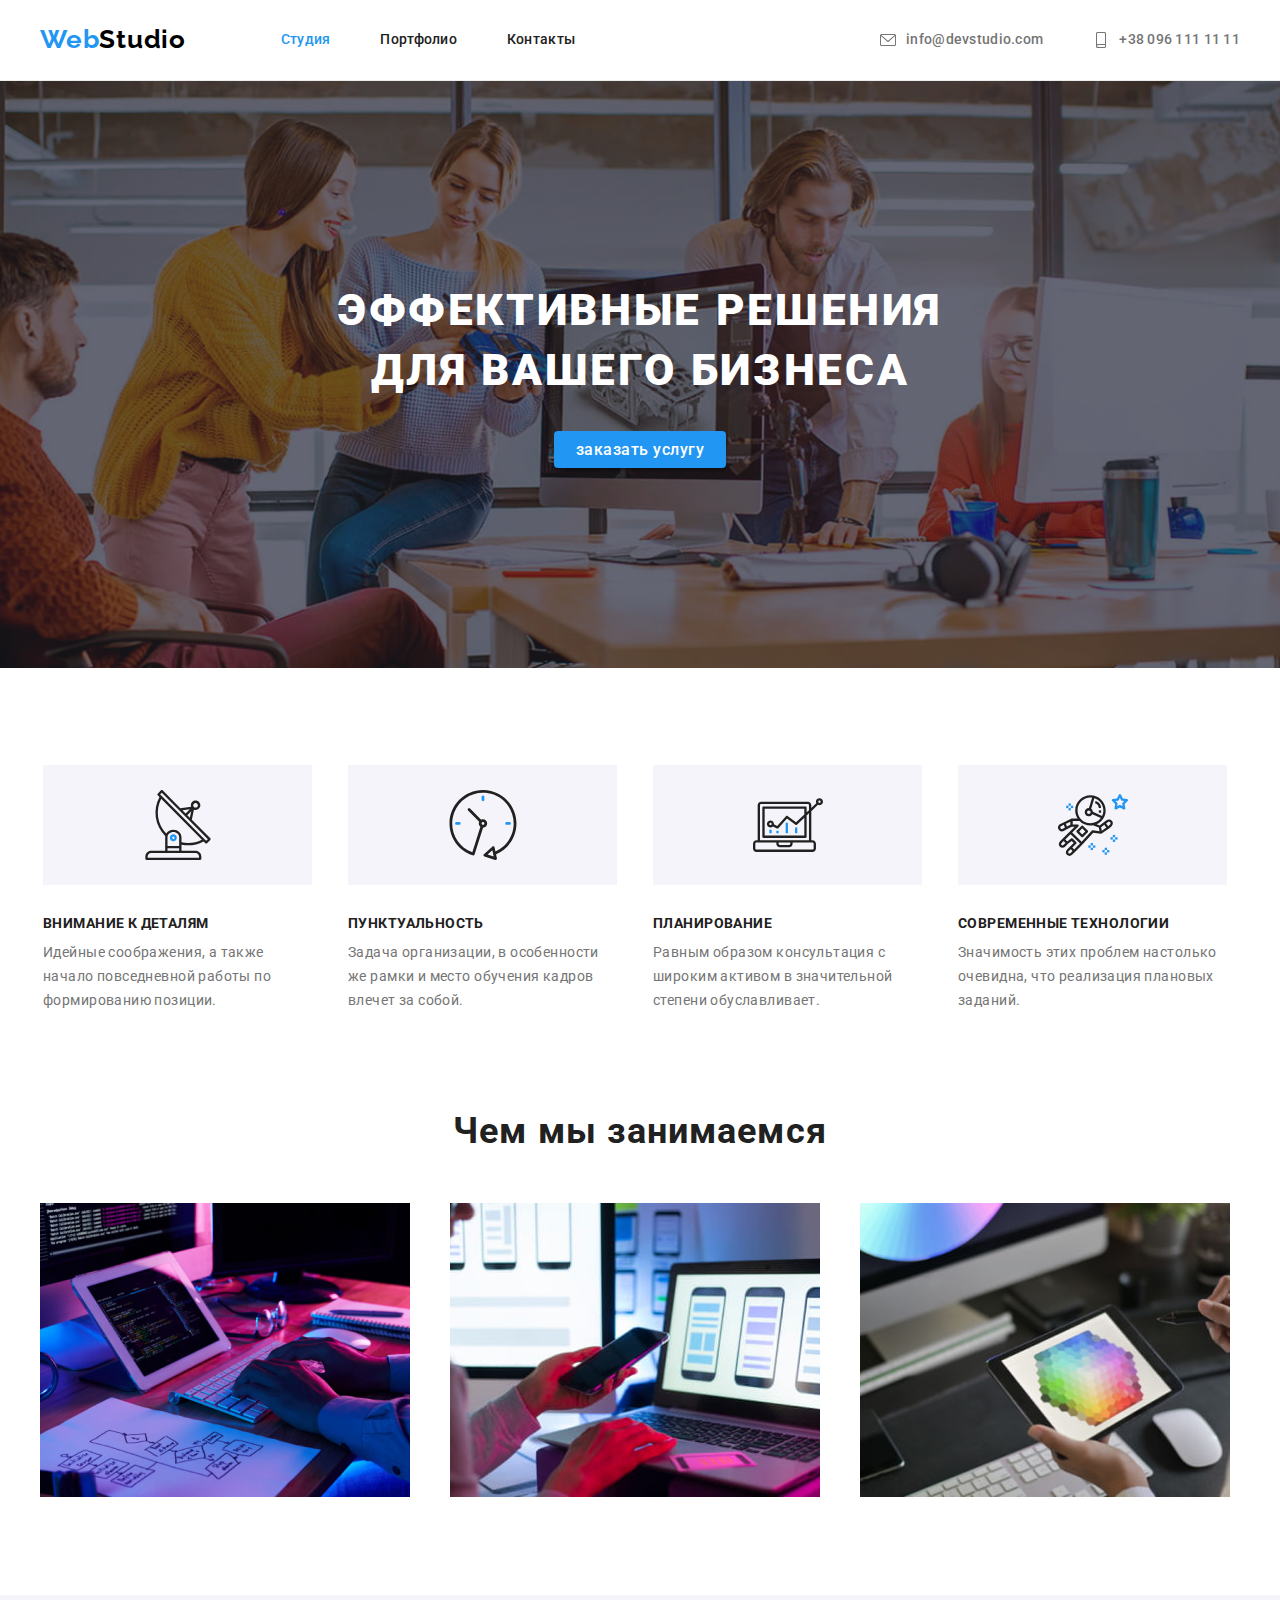
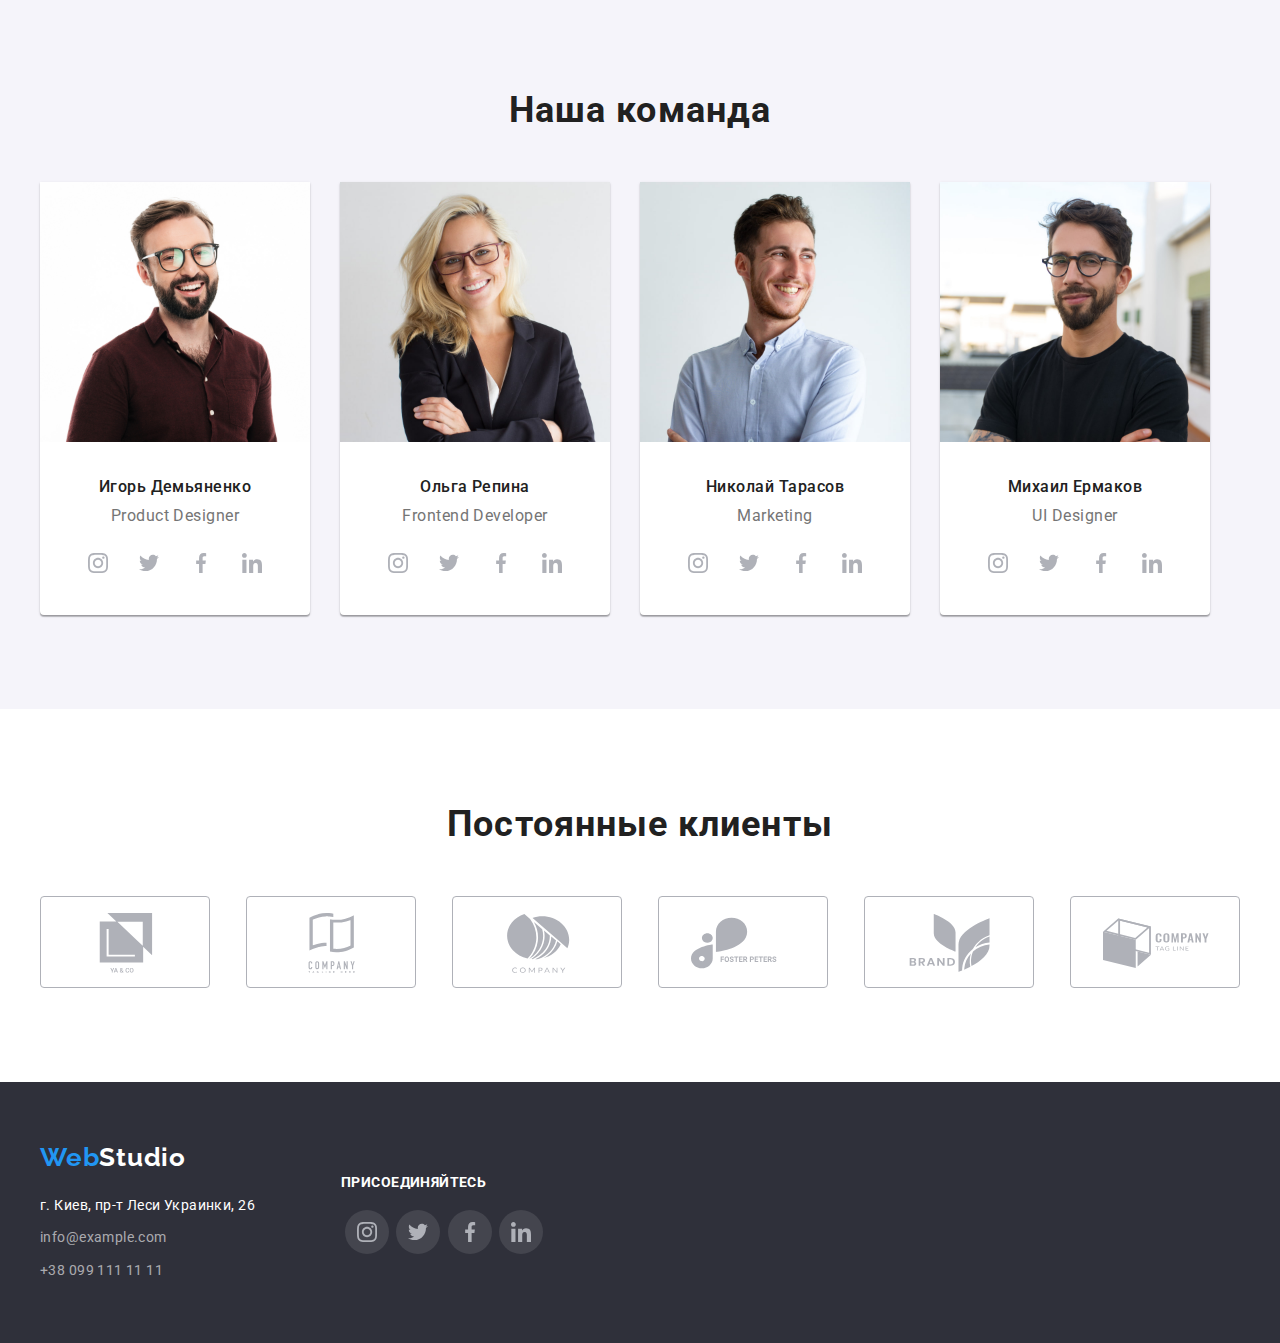
==== index.html @ 708c8b72 "клон с 04" ====
<!DOCTYPE html>
<html lang="ru">
  <head>
    <meta charset="UTF-8" />
    <meta http-equiv="X-UA-Compatible" content="IE=edge" />
    <meta name="viewport" content="width=device-width, initial-scale=1.0" />
    <link rel="preconnect" href="https://fonts.gstatic.com" />
    <link
      href="https://fonts.googleapis.com/css2?family=Raleway:wght@700&family=Roboto:wght@400;500;700;900&display=swap"
      rel="stylesheet"
    />
    <link rel="stylesheet" href="./css/modern-normolize.css" />
    <link rel="stylesheet" href="./css/styles.css" />

    <title>Студия</title>
  </head>
  <body>
    <!--Header of site-->
    <header>
      <section class="site-header">
        <div class="container">
          <div class="header-flex">
            <a href="./index.html" class="logo"
              ><span class="three-letters-of-logo">Web</span>Studio</a
            >

            <nav class="menu-navigation">
              <ul class="menu-nav-conteiner">
                <li class="item">
                  <a href="./index.html" class="menu-nav-link visited"
                    >Студия</a
                  >
                </li>
                <li class="item">
                  <a href="./portfolio.html" class="menu-nav-link">Портфолио</a>
                </li>
                <li class="item">
                  <a href="" class="menu-nav-link">Контакты</a>
                </li>
              </ul>
              <ul class="menu-nav-conteiner second">
                <li class="item">
                  <a href="mailto:info@devstudio.com" class="menu-nav-contacts"
                    ><svg class="icon-envelope" width="1rem" height="1rem">
                      <use href="./images/icons.svg#icon-envelope"></use>
                    </svg>
                    info@devstudio.com</a
                  >
                </li>
                <li class="item">
                  <a href="tel:+380961111111" class="menu-nav-contacts"
                    ><svg class="icon-smartphone" width="1rem" height="1rem">
                      <use href="./images/icons.svg#icon-smartphone"></use>
                    </svg>
                    +38 096 111 11 11
                  </a>
                </li>
              </ul>
            </nav>
          </div>
        </div>
      </section>
    </header>
    <!--Main content of site-->
    <main>
      <!--Эффективные решения для вашего бизнеса-->
      <section class="hero">
        <div class="container">
          <h1 class="main-title-studio">
            Эффективные решения<br />
            для вашего бизнеса
          </h1>
          <button type="button" class="menu-nav-link-sort blue">
            заказать услугу
          </button>
        </div>
      </section>
      <!--Наши качества-->
      <section>
        <div class="container">
          <h2 class="visually-hidden">Наши качества</h2>

          <ul class="items">
            <li class="items-of-section">
              <h3 class="quality">Внимание к деталям</h3>
              <p class="quality-item">
                Идейные соображения, а также начало повседневной работы по
                формированию позиции.
              </p>
            </li>
            <li class="items-of-section">
              <h3 class="quality">Пунктуальность</h3>
              <p class="quality-item">
                Задача организации, в особенности же рамки и место обучения
                кадров влечет за собой.
              </p>
            </li>
            <li class="items-of-section">
              <h3 class="quality">Планирование</h3>
              <p class="quality-item">
                Равным образом консультация с широким активом в значительной
                степени обуславливает.
              </p>
            </li>
            <li class="items-of-section">
              <h3 class="quality">Современные технологии</h3>
              <p class="quality-item">
                Значимость этих проблем настолько очевидна, что реализация
                плановых заданий.
              </p>
            </li>
          </ul>
        </div>
      </section>
      <!--Чем мы занимаемся-->
      <section class="padding-null">
        <div class="container">
          <h2 class="main-site-sections">Чем мы занимаемся</h2>

          <ul class="items">
            <li class="items-of-mainsite">
              <img src="./images/activity1.jpg" alt="разработка" width="370" />
            </li>
            <li class="items-of-mainsite">
              <img
                src="./images/activity2.jpg"
                alt="тестирование"
                width="370"
              />
            </li>
            <li class="items-of-mainsite">
              <img src="./images/activity3.jpg" alt="дизайн" width="370" />
            </li>
          </ul>
        </div>
      </section>
      <!--Наша команда-->
      <section class="backColGrey">
        <div class="container">
          <h2 class="main-site-sections">Наша команда</h2>
          <ul class="items">
            <li class="items-of-section-people">
              <img
                src="./images/command_igor.jpg"
                alt="Игорь Демьяненко"
                width="270"
              />
              <h3 class="name">Игорь Демьяненко</h3>
              <p class="proffession-name">Product Designer</p>
              <ul class="actions">
                <li>
                  <a href="#" class="icons">
                    <svg class="icons-items">
                      <use
                        href="./images/icons.svg#icon-instagram"
                        width="20"
                        height="20"
                      ></use>
                    </svg>
                  </a>
                </li>
                <li>
                  <a href="#" class="icons">
                    <svg class="icons-items">
                      <use
                        href="./images/icons.svg#icon-twitter"
                        width="20"
                        height="20"
                      ></use>
                    </svg>
                  </a>
                </li>
                <li>
                  <a href="#" class="icons">
                    <svg class="icons-items">
                      <use
                        href="./images/icons.svg#icon-facebook"
                        width="20"
                        height="20"
                      ></use>
                    </svg>
                  </a>
                </li>
                <li>
                  <a href="#" class="icons">
                    <svg class="icons-items">
                      <use
                        href="./images/icons.svg#icon-linkedin"
                        width="20"
                        height="20"
                      ></use>
                    </svg>
                  </a>
                </li>
              </ul>
            </li>
            <li class="items-of-section-people">
              <img
                src="./images/command_olga.jpg"
                alt="Ольга Репина"
                width="270"
              />
              <h3 class="name">Ольга Репина</h3>
              <p class="proffession-name">Frontend Developer</p>
              <ul class="actions">
                <li>
                  <a href="#" class="icons">
                    <svg class="icons-items">
                      <use
                        href="./images/icons.svg#icon-instagram"
                        width="20"
                        height="20"
                      ></use>
                    </svg>
                  </a>
                </li>
                <li>
                  <a href="#" class="icons">
                    <svg class="icons-items">
                      <use
                        href="./images/icons.svg#icon-twitter"
                        width="20"
                        height="20"
                      ></use>
                    </svg>
                  </a>
                </li>
                <li>
                  <a href="#" class="icons">
                    <svg class="icons-items">
                      <use
                        href="./images/icons.svg#icon-facebook"
                        width="20"
                        height="20"
                      ></use>
                    </svg>
                  </a>
                </li>
                <li>
                  <a href="#" class="icons">
                    <svg class="icons-items">
                      <use
                        href="./images/icons.svg#icon-linkedin"
                        width="20"
                        height="20"
                      ></use>
                    </svg>
                  </a>
                </li>
              </ul>
            </li>
            <li class="items-of-section-people">
              <img
                src="./images/command_nikolay.jpg"
                alt="Николай Тарасов"
                width="270"
              />
              <h3 class="name">Николай Тарасов</h3>
              <p class="proffession-name">Marketing</p>
              <ul class="actions">
                <li>
                  <a href="#" class="icons">
                    <svg class="icons-items">
                      <use
                        href="./images/icons.svg#icon-instagram"
                        width="20"
                        height="20"
                      ></use>
                    </svg>
                  </a>
                </li>
                <li>
                  <a href="#" class="icons">
                    <svg class="icons-items">
                      <use
                        href="./images/icons.svg#icon-twitter"
                        width="20"
                        height="20"
                      ></use>
                    </svg>
                  </a>
                </li>
                <li>
                  <a href="#" class="icons">
                    <svg class="icons-items">
                      <use
                        href="./images/icons.svg#icon-facebook"
                        width="20"
                        height="20"
                      ></use>
                    </svg>
                  </a>
                </li>
                <li>
                  <a href="#" class="icons">
                    <svg class="icons-items">
                      <use
                        href="./images/icons.svg#icon-linkedin"
                        width="20"
                        height="20"
                      ></use>
                    </svg>
                  </a>
                </li>
              </ul>
            </li>
            <li class="items-of-section-people">
              <img
                src="./images/command_mike.jpg"
                alt="Михаил Ермаков"
                width="270"
              />
              <h3 class="name">Михаил Ермаков</h3>
              <p class="proffession-name">UI Designer</p>
              <ul class="actions">
                <li>
                  <a href="#" class="icons">
                    <svg class="icons-items">
                      <use
                        href="./images/icons.svg#icon-instagram"
                        width="20"
                        height="20"
                      ></use>
                    </svg>
                  </a>
                </li>
                <li>
                  <a href="#" class="icons">
                    <svg class="icons-items">
                      <use
                        href="./images/icons.svg#icon-twitter"
                        width="20"
                        height="20"
                      ></use>
                    </svg>
                  </a>
                </li>
                <li>
                  <a href="#" class="icons">
                    <svg class="icons-items">
                      <use
                        href="./images/icons.svg#icon-facebook"
                        width="20"
                        height="20"
                      ></use>
                    </svg>
                  </a>
                </li>
                <li>
                  <a href="#" class="icons">
                    <svg class="icons-items">
                      <use
                        href="./images/icons.svg#icon-linkedin"
                        width="20"
                        height="20"
                      ></use>
                    </svg>
                  </a>
                </li>
              </ul>
            </li>
          </ul>
        </div>
      </section>

      <!--Постоянные клиенты-->

      <section>
        <div class="container">
          <h2 class="main-site-sections">Постоянные клиенты</h2>
          <ul class="companies">
            <li>
              <a href="#" class="company-icons">
                <svg width="106" height="60">
                  <use href="./images/icons.svg#icon-company1"></use>
                </svg>
              </a>
            </li>
            <li>
              <a href="#" class="company-icons">
                <svg width="106" height="60">
                  <use href="./images/icons.svg#icon-company2"></use>
                </svg>
              </a>
            </li>
            <li>
              <a href="#" class="company-icons">
                <svg width="106" height="60">
                  <use href="./images/icons.svg#icon-company3"></use>
                </svg>
              </a>
            </li>
            <li>
              <a href="#" class="company-icons">
                <svg width="106" height="60">
                  <use href="./images/icons.svg#icon-company4"></use>
                </svg>
              </a>
            </li>
            <li>
              <a href="#" class="company-icons">
                <svg width="106" height="60">
                  <use href="./images/icons.svg#icon-company5"></use>
                </svg>
              </a>
            </li>
            <li>
              <a href="#" class="company-icons">
                <svg width="106" height="60">
                  <use href="./images/icons.svg#icon-company6"></use>
                </svg>
              </a>
            </li>
          </ul>
        </div>
      </section>
    </main>
    <!--Footer-->
    <footer class="footer-color">
      <div class="container">
        <a href="./index.html" class="logo negative"
          ><span class="three-letters-of-logo">Web</span>Studio</a
        >
        <div class="column">
          <address>
            <span class="adress-footer"
              >г. Киев, пр-т Леси Украинки, 26<br
            /></span>
            <span class="contacts-footer">info@example.com</span>
            <span class="contacts-footer"> +38 099 111 11 11</span>
          </address>
          <section class="you-are-welcome">
            <h3 class="welcome">присоединяйтесь</h3>
            <ul class="actions fut">
              <li>
                <a href="#" class="icons">
                  <svg class="icons-items">
                    <use
                      href="./images/icons.svg#icon-instagram"
                      width="20"
                      height="20"
                    ></use>
                  </svg>
                </a>
              </li>
              <li>
                <a href="#" class="icons">
                  <svg class="icons-items">
                    <use
                      href="./images/icons.svg#icon-twitter"
                      width="20"
                      height="20"
                    ></use>
                  </svg>
                </a>
              </li>
              <li>
                <a href="#" class="icons">
                  <svg class="icons-items">
                    <use
                      href="./images/icons.svg#icon-facebook"
                      width="20"
                      height="20"
                    ></use>
                  </svg>
                </a>
              </li>
              <li>
                <a href="#" class="icons">
                  <svg class="icons-items">
                    <use
                      href="./images/icons.svg#icon-linkedin"
                      width="20"
                      height="20"
                    ></use>
                  </svg>
                </a>
              </li>
            </ul>
          </section>
        </div>
      </div>
    </footer>
  </body>
</html>
---- css/modern-normolize.css ----
/*! modern-normalize v1.1.0 | MIT License | https://github.com/sindresorhus/modern-normalize */

/*
Document
========
*/

/**
Use a better box model (opinionated).
*/

*,
::before,
::after {
	box-sizing: border-box;
}

/**
1. Correct the line height in all browsers.
2. Prevent adjustments of font size after orientation changes in iOS.
3. Use a more readable tab size (opinionated).
*/

html {
	line-height: 1.15; /* 1 */
	-webkit-text-size-adjust: 100%; /* 2 */
	-moz-tab-size: 4; /* 3 */
	tab-size: 4; /* 3 */
}

/*
Sections
========
*/

/**
1. Remove the margin in all browsers.
2. Improve consistency of default fonts in all browsers. (https://github.com/sindresorhus/modern-normalize/issues/3)
*/

body {
	margin: 0; /* 1 */
	font-family:
		system-ui,
		-apple-system, /* Firefox supports this but not yet `system-ui` */
		'Segoe UI',
		Roboto,
		Helvetica,
		Arial,
		sans-serif,
		'Apple Color Emoji',
		'Segoe UI Emoji'; /* 2 */
}

/*
Grouping content
================
*/

/**
1. Add the correct height in Firefox.
2. Correct the inheritance of border color in Firefox. (https://bugzilla.mozilla.org/show_bug.cgi?id=190655)
*/

hr {
	height: 0; /* 1 */
	color: inherit; /* 2 */
}

/*
Text-level semantics
====================
*/

/**
Add the correct text decoration in Chrome, Edge, and Safari.
*/

abbr[title] {
	text-decoration: underline dotted;
}

/**
Add the correct font weight in Edge and Safari.
*/

b,
strong {
	font-weight: bolder;
}

/**
1. Improve consistency of default fonts in all browsers. (https://github.com/sindresorhus/modern-normalize/issues/3)
2. Correct the odd 'em' font sizing in all browsers.
*/

code,
kbd,
samp,
pre {
	font-family:
		ui-monospace,
		SFMono-Regular,
		Consolas,
		'Liberation Mono',
		Menlo,
		monospace; /* 1 */
	font-size: 1em; /* 2 */
}

/**
Add the correct font size in all browsers.
*/

small {
	font-size: 80%;
}

/**
Prevent 'sub' and 'sup' elements from affecting the line height in all browsers.
*/

sub,
sup {
	font-size: 75%;
	line-height: 0;
	position: relative;
	vertical-align: baseline;
}

sub {
	bottom: -0.25em;
}

sup {
	top: -0.5em;
}

/*
Tabular data
============
*/

/**
1. Remove text indentation from table contents in Chrome and Safari. (https://bugs.chromium.org/p/chromium/issues/detail?id=999088, https://bugs.webkit.org/show_bug.cgi?id=201297)
2. Correct table border color inheritance in all Chrome and Safari. (https://bugs.chromium.org/p/chromium/issues/detail?id=935729, https://bugs.webkit.org/show_bug.cgi?id=195016)
*/

table {
	text-indent: 0; /* 1 */
	border-color: inherit; /* 2 */
}

/*
Forms
=====
*/

/**
1. Change the font styles in all browsers.
2. Remove the margin in Firefox and Safari.
*/

button,
input,
optgroup,
select,
textarea {
	font-family: inherit; /* 1 */
	font-size: 100%; /* 1 */
	line-height: 1.15; /* 1 */
	margin: 0; /* 2 */
}

/**
Remove the inheritance of text transform in Edge and Firefox.
*/

button,
select {
	text-transform: none;
}

/**
Correct the inability to style clickable types in iOS and Safari.
*/

button,
[type='button'],
[type='reset'],
[type='submit'] {
	-webkit-appearance: button;
}

/**
Remove the inner border and padding in Firefox.
*/

::-moz-focus-inner {
	border-style: none;
	padding: 0;
}

/**
Restore the focus styles unset by the previous rule.
*/

:-moz-focusring {
	outline: 1px dotted ButtonText;
}

/**
Remove the additional ':invalid' styles in Firefox.
See: https://github.com/mozilla/gecko-dev/blob/2f9eacd9d3d995c937b4251a5557d95d494c9be1/layout/style/res/forms.css#L728-L737
*/

:-moz-ui-invalid {
	box-shadow: none;
}

/**
Remove the padding so developers are not caught out when they zero out 'fieldset' elements in all browsers.
*/

legend {
	padding: 0;
}

/**
Add the correct vertical alignment in Chrome and Firefox.
*/

progress {
	vertical-align: baseline;
}

/**
Correct the cursor style of increment and decrement buttons in Safari.
*/

::-webkit-inner-spin-button,
::-webkit-outer-spin-button {
	height: auto;
}

/**
1. Correct the odd appearance in Chrome and Safari.
2. Correct the outline style in Safari.
*/

[type='search'] {
	-webkit-appearance: textfield; /* 1 */
	outline-offset: -2px; /* 2 */
}

/**
Remove the inner padding in Chrome and Safari on macOS.
*/

::-webkit-search-decoration {
	-webkit-appearance: none;
}

/**
1. Correct the inability to style clickable types in iOS and Safari.
2. Change font properties to 'inherit' in Safari.
*/

::-webkit-file-upload-button {
	-webkit-appearance: button; /* 1 */
	font: inherit; /* 2 */
}

/*
Interactive
===========
*/

/*
Add the correct display in Chrome and Safari.
*/

summary {
	display: list-item;
}
© 2021 GitHub, Inc.
Terms
Privacy
Security
Status
Docs
Contact GitHub
Pricing
API
Training
Blog
About
---- css/styles.css ----
/*Задаю переменные основных цветов сайта*/

:root {
  --main-text-color: #212121;
  --active-buttons-color: #2196f3;
  --hover-button-color: #188ce8;
  --logo-color: #000000;
  --contacts-header-color: #757575;
  --buttons-color: #f5f4fa;
  --active-buttons-txt-color: #ffffff;
  --footer-color: #2f303a;
  --background-grey: #e5e5e5;
    --block-shadow:box-shadow: 0px 1px 1px rgba(0, 0, 0, 0.12), 0px 4px 4px rgba(0, 0, 0, 0.06), 1px 4px 6px rgba(0, 0, 0, 0.16);
  --border-line: #ececec;
  --hero-background: #c4c4c4;
  --bgr-overlay: rgba(47, 48, 58, 0.4);

  --items-color:#AFB1B8;
}

/*Lists global settings*/

ul {
  margin: 0;
  padding: 0;
  list-style-type: none;
}
h1,
h2,
h3,
p {
  margin: 0;
}
a{
  text-decoration: none;
  
  color: inherit;
}
.visually-hidden {
  position: absolute;
  width: 1px;
  height: 1px;
  margin: -1px;
  border: 0;
  padding: 0;

  white-space: nowrap;
  clip-path: inset(100%);
  clip: rect(0 0 0 0);
  overflow: hidden;
}

/*паддинги внутри секций*/

section {
  padding-top: 94px;
  padding-bottom: 94px;
  min-width: 1200px;

  /* outline: springgreen solid 2px;*/
}

/*обнуление верхнего паддинга секций*/

.padding-null {
  padding-top: 0;
}
.hero {
  padding: 0;

  /*оформление многослойного ГЕРОЯ*/
  max-width: 1600px;
  margin-left: auto;
  margin-right: auto;
  background: var(--hero-background);
  background-image: linear-gradient(
      to right,
      var(--bgr-overlay),
      var(--bgr-overlay)
    ),
    url(../images/background-img-hero.jpg);
  background-repeat: no-repeat;
  background-position: center;
  background-size: cover;

  /*background-color: var(--background-grey);

  background-image: url(/images/background-img-hero.jpg);
  background-repeat: no-repeat;
  background-position: center;
  background-size: 1600px 600px;*/
}

/*Глобальный стиль для всего сайта*/

body {
  font-family: Roboto, Geneva, normal;
  color: var(--main-text-color);
}

/*Summary class*/
.container {
  width: 1230px;
  margin-left: auto;
  margin-right: auto;
  padding-left: 15px;
  padding-right: 15px;

  /*outline: tomato solid 2px;*/
}

/*Header of site*/
section.site-header {
  padding: 0;
  border-bottom: 1px solid var(--border-line);
}
/*Оформление логотипа сайта*/

.logo {
  font-family: Raleway, normal;
  font-weight: bold;
  font-size: 26px;
  line-height: 1.2;
  letter-spacing: 0.03em;
  text-decoration: none;

  color: var(--logo-color);
}
.three-letters-of-logo {
  color: var(--active-buttons-color);
}

/*Оформление ссылок,почты и тел. в хэдере сайта*/

.header-flex {
  display: flex;
  align-items: center;
  justify-content: space-between;
}
.menu-navigation {
  display: flex;
}
.menu-nav-conteiner {
  display: flex;
  margin-left: 93px;
  align-items: center;
}
.menu-nav-conteiner .item:not(:last-child) {
  margin-right: 50px;
}
.menu-nav-conteiner.second {
  margin-left: 305px;
  align-items: center;
}

/*Добавление иконок в хедер*/

.icon-envelope,.icon-smartphone{
  

fill:currentColor;
  margin-right: 10px;

}
.icon-envelope:hover,.icon-smartphone:hover{
  fill: currentColor;
}


.menu-nav-link {
  font-weight: 500;
  font-size: 14px;
  line-height: 1.14;
  text-decoration: none;
  letter-spacing: 0.02em;
  color: var(--main-text-color);
  cursor: pointer;

  display: block;
  padding-top: 32px;
  padding-bottom: 32px;
}
.menu-nav-contacts:hover,
.menu-nav-contacts:focus .menu-nav-link:focus,
.menu-nav-link:hover,
.visited {
  color: var(--active-buttons-color);
}

.menu-nav-contacts {
  font-weight: 500;
  font-size: 14px;
  line-height: 1.14;
  letter-spacing: 0.02em;
  text-decoration: none;
  color: var(--contacts-header-color);

  display: flex;
  padding-top: 32px;
  padding-bottom: 32px;

  align-items: center;
}

/*П О Р Т Ф О Л И О*/

/*Оформление кнопок для сортировки портфолио работ*/

.our-portfolio-sort {
  display: flex;
  justify-content: center;
}

.our-portfolio-sort li:not(:last-child) {
  margin-right: 8px;
}
.our-portfolio-sort {
  margin-bottom: 57px;
}
.menu-nav-link-sort {
  font-family: Roboto;
  font-weight: 500;
  font-size: 16px;
  border-radius: 4px;
  line-height: 1.6;
  letter-spacing: 0.03em;

  padding: 6px 22px;

  background-color: var(--buttons-color);
  border: none;
  cursor: pointer;
}
.blue,
.menu-nav-link-sort:hover,
.menu-nav-link-sort:focus {
  color: var(--active-buttons-txt-color);
  background-color: var(--active-buttons-color);
  box-shadow: 0px 3px 1px rgba(0, 0, 0, 0.1), 0px 1px 2px rgba(0, 0, 0, 0.08),
    0px 2px 2px rgba(0, 0, 0, 0.12);
  border-radius: 4px;
}
.blue:hover,
.blue:focus {
  background-color: var(--hover-button-color);
}

/*Оформление стилей списка  работ портфолио*/
.portfolio-title {
  font-size: 18px;
  line-height: 2;
  letter-spacing: 0.06em;
  margin-bottom: 4px;
}
.portfolio-title-type {
  font-size: 16px;
  line-height: 1.9;
  letter-spacing: 0.03em;

  color: var(--contacts-header-color);
}
.box-title-type {
  padding: 20px 24px;
  border:1px solid #eeeeee;
  border-top: none;
}
.our-portfolio-elements li:nth-child(3n + 3) {
  margin-right: 0;
}

.our-portfolio-elements {
  display: flex;
  flex-wrap: wrap;
  line-height: 0;

 
}

.our-portfolio-elements li {
  flex-basis: calc(100% / 3 - 29px);
  margin-right: 30px;
  margin-bottom: 30px;
}

.our-portfolio-elements li:nth-last-child(-n + 3) {
  margin-bottom: 0;
}

.shadow-portfolio:hover,.shadow-portfolio:focus {

 box-shadow:0px 1px 1px rgba(0, 0, 0, 0.12), 0px 4px 4px rgba(0, 0, 0, 0.06), 1px 4px 6px rgba(0, 0, 0, 0.16);

}
/*Footer*/
/*другой цвет лого в футере*/
.footer-color {
  background-color: var(--footer-color);
  min-width: 1200px;
  padding-top: 60px;
  padding-bottom: 60px;
}

.negative {
  color: var(--active-buttons-txt-color);
}
address {
  display: flex;
  margin-top: 20px;
  flex-direction: column;
  min-width: 231px;
}
.adress-footer {
  font-style: normal;
  font-size: 14px;
  line-height: 1.7;
  letter-spacing: 0.03em;

  color: var(--active-buttons-txt-color);
}
.contacts-footer {
  font-style: normal;
  font-size: 14px;
  line-height: 1.7;
  letter-spacing: 0.03em;

  color: rgba(255, 255, 255, 0.6);

  margin-top: 9px;
}

.you-are-welcome{
  display: inline-flex;
 flex-direction: column;
 
 padding: 0;
 min-width: 206px;
 margin-left: 70px;
 
}
.actions.fut{
  margin: 0;
  padding: 0;
  margin-top: 20px;
}



.column{
  display: flex;
 
}
.welcome {
  font-style: normal;
font-weight: bold;
font-size: 14px;
line-height:1.143;
letter-spacing: 0.03em;
text-transform: uppercase;
color: var(--active-buttons-txt-color);
}
/*С Т У Д И Я */

/*Герой*/

.hero .container {
  padding-top: 200px;
  padding-bottom: 200px;
  text-align: center;
}

.main-title-studio {
  font-weight: 900;
  font-size: 44px;
  line-height: 1.36;
  letter-spacing: 0.06em;
  text-transform: uppercase;

  margin-bottom: 30px;

  color: var(--active-buttons-txt-color);
}

/*Наши качества*/
.items {
  display: flex;
  flex-wrap: wrap;
}

.items-of-section:not(:last-child) {
  margin-right: 30px;
}
.items-of-section {
  flex-basis: calc(100% / 4 - 25px);
  padding: 3px;
}

.items-of-section::before{
  content: '';
  display:block;
  background-color: var(--buttons-color);
  background-repeat: no-repeat;
  background-position: center;
  height: 120px;
  margin-bottom: 30px;
  /*outline: 1px solid red;*/
  
}

.items-of-section:nth-child(1)::before{
  background:var(--buttons-color) url(../images/antenna.svg) no-repeat center;
}

.items-of-section:nth-child(2)::before{
  background:var(--buttons-color) url(../images/clock.svg) no-repeat center;
}

.items-of-section:nth-child(3)::before{
  background:var(--buttons-color) url(../images/diagram.svg) no-repeat center;
}

.items-of-section:nth-child(4)::before{
  background:var(--buttons-color) url(../images/astronaut.svg) no-repeat center;
}


.quality {
  font-size: 14px;
  line-height: 16px;
  letter-spacing: 0.03em;
  text-transform: uppercase;

  margin-bottom: 10px;
}

.quality-item {
  font-size: 14px;
  line-height: 1.7;
  letter-spacing: 0.03em;

  color: var(--contacts-header-color);
}

/*Чем мы занимаемся*/
.main-site-sections {
  font-size: 36px;
  line-height: 1.2;
  letter-spacing: 0.03em;

  margin-bottom: 50px;
  text-align: center;
}

.items-of-mainsite:not(:last-child) {
  margin-right: 30px;
}
.items-of-mainsite {
  flex-basis: calc(100% / 3 - 20px);
}

/*Наша команда*/
.name {
  line-height: 1.2;
  font-weight: 500;
  font-size: 16px;
  letter-spacing: 0.03em;

  margin-top: 30px;
  margin-bottom: 10px;
}
.proffession-name {
  font-weight: 400;
  font-size: 16px;
  line-height: 1.2;
  letter-spacing: 0.03em;

  color: var(--contacts-header-color);

  margin-bottom: 16px;
}

.items-of-section-people:not(:last-child) {
  margin-right: 30px;
  flex-wrap: wrap;
}
.items-of-section-people {
  flex-basis: calc(100% / 4 - 30px);

  background-color: var(--active-buttons-txt-color);
  box-shadow: 0px 1px 3px rgba(0, 0, 0, 0.12), 0px 1px 1px rgba(0, 0, 0, 0.14),
    0px 2px 1px rgba(0, 0, 0, 0.2);
  border-radius: 0px 0px 4px 4px;

  text-align: center;
}

.backColGrey {
  background-color: var(--buttons-color);
}

/*Постоянные клиенты*/
.companies{
  display: flex;
  justify-content: space-between;
  
}
.company-icons{
  display: block;
  width: 170px;
  height: 92px;
  padding: 16px 32px;
  border: 1px solid var(--items-color);

  border-radius: 4px;
  fill: var(--items-color);
}
.company-icons:hover,.company-icons:focus{
  fill: var(--active-buttons-color);
  border: 1px solid var(--active-buttons-color);
}
/*Оформление иконок соц-сетей НАШЕЙ КОМАНДЫ*/
.icons{
  
  width: 44px;
  height: 44px;
  padding: 12px;

display: inline-block;

border-radius: 50%;
fill: var(--items-color);
background-color:rgba(255, 255, 255, 0.1);

}

.icons:hover{
  fill: var(--active-buttons-txt-color);
  background-color: var(--active-buttons-color);
}

.icons-items{
  width: 20px;
height: 20px;

}

.actions{
  display: flex;
  justify-content: space-around;
  padding-left: 32px;
  padding-right: 32px;
  margin-bottom: 30px;
}
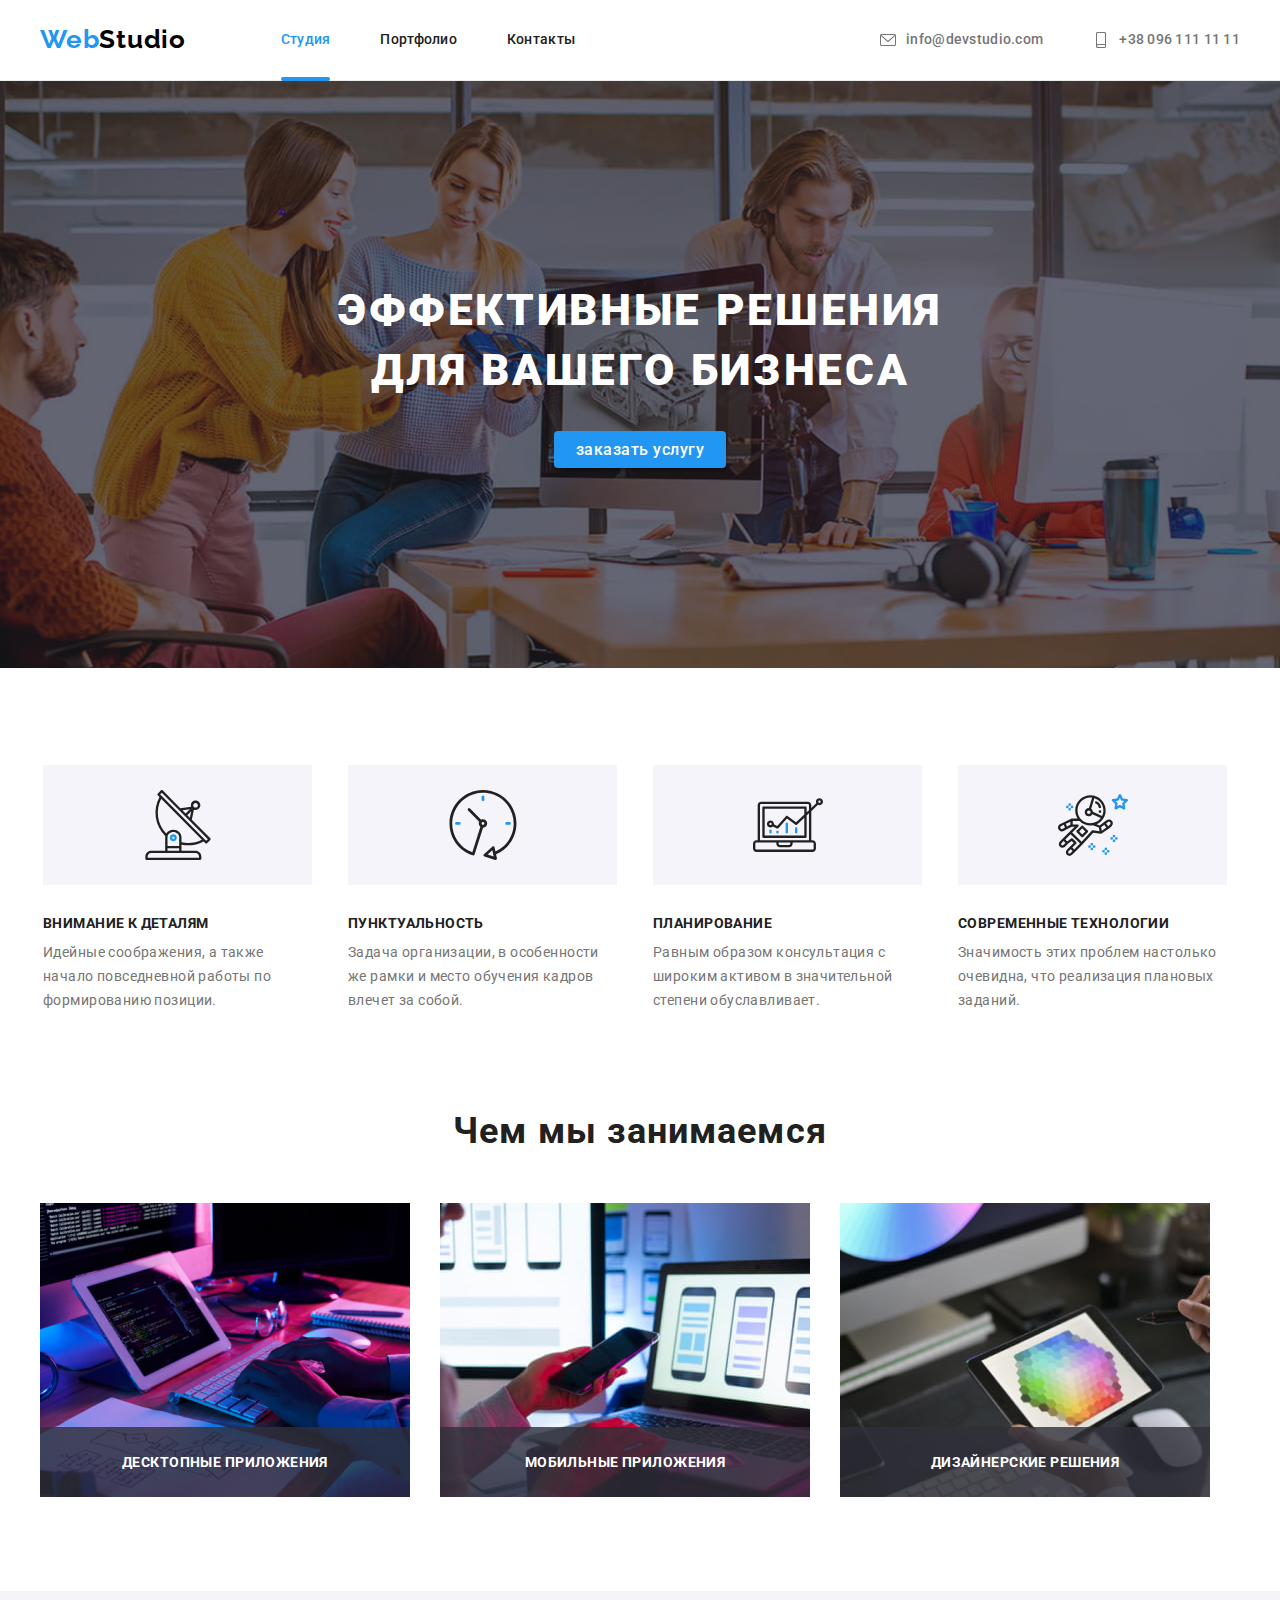
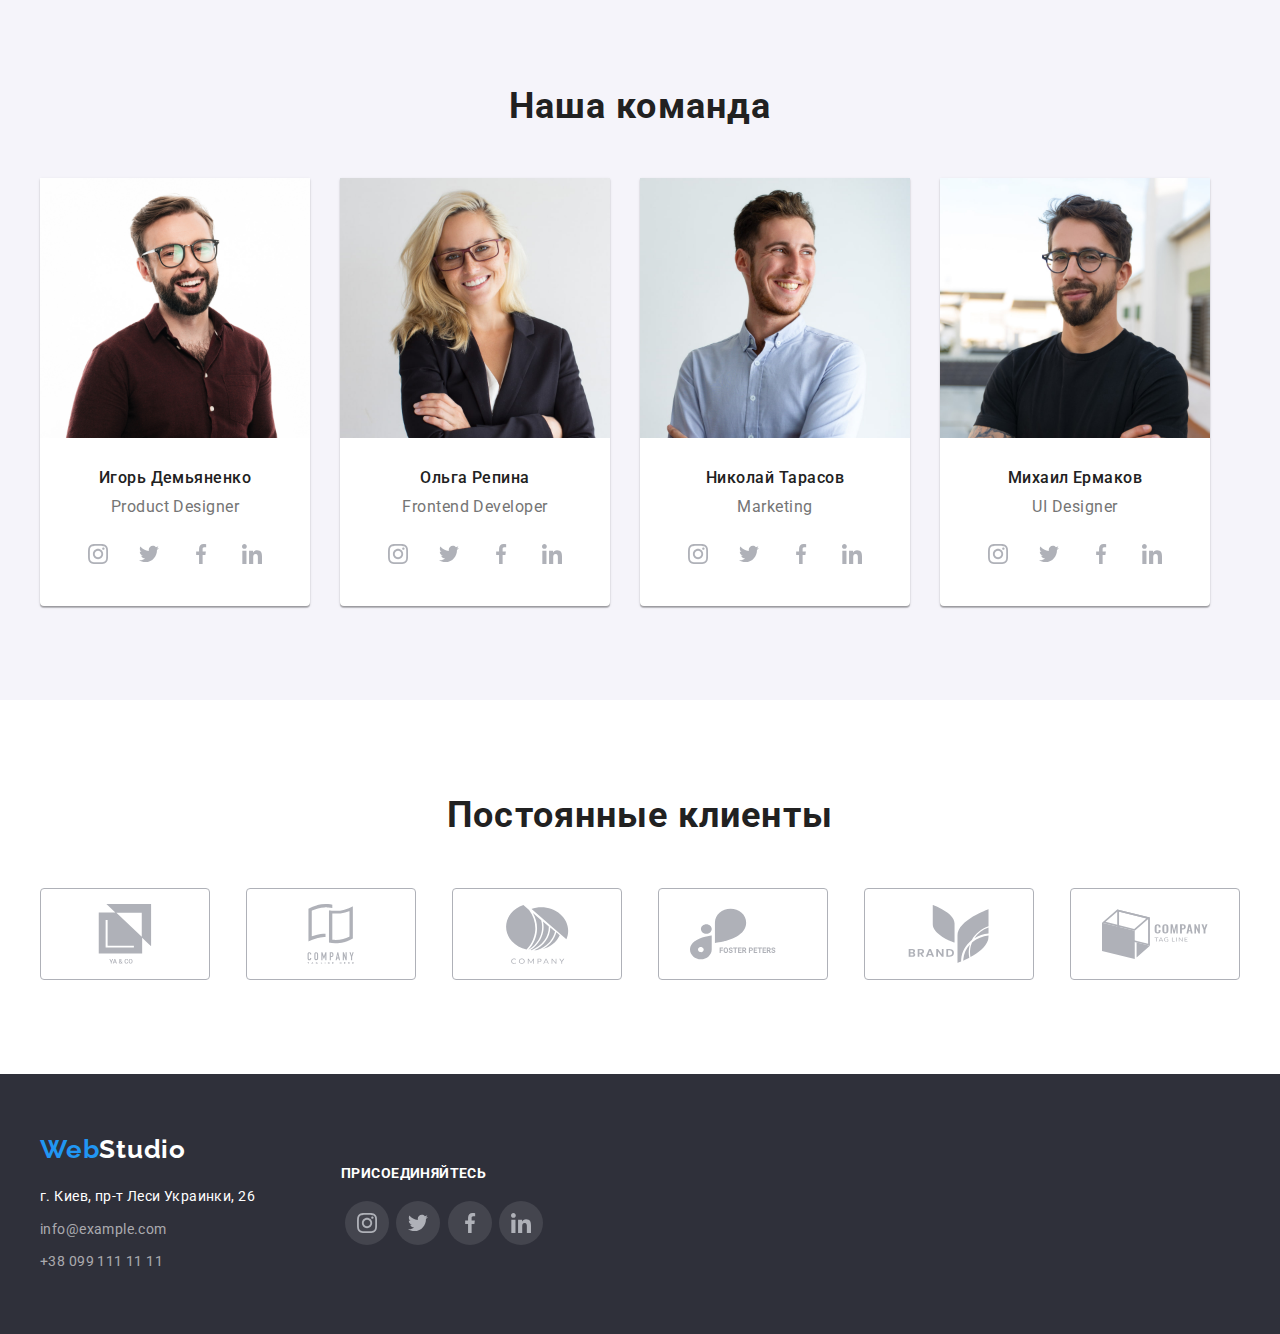
==== commit 65a92e77: "+" ====
--- a/index.html
+++ b/index.html
@@ -70,7 +70,7 @@
             Эффективные решения<br />
             для вашего бизнеса
           </h1>
-          <button type="button" class="menu-nav-link-sort blue">
+          <button data-modal-open type="button" class="menu-nav-link-sort blue">
             заказать услугу
           </button>
         </div>
@@ -120,6 +120,7 @@
           <ul class="items">
             <li class="items-of-mainsite">
               <img src="./images/activity1.jpg" alt="разработка" width="370" />
+              <h3 class="items-of-mainsite-title">Десктопные приложения</h3>
             </li>
             <li class="items-of-mainsite">
               <img
@@ -127,9 +128,11 @@
                 alt="тестирование"
                 width="370"
               />
+              <h3 class="items-of-mainsite-title">Мобильные приложения</h3>
             </li>
             <li class="items-of-mainsite">
               <img src="./images/activity3.jpg" alt="дизайн" width="370" />
+              <h3 class="items-of-mainsite-title">Дизайнерские решения</h3>
             </li>
           </ul>
         </div>
@@ -481,5 +484,20 @@
         </div>
       </div>
     </footer>
+    <!--Модалка-->
+    <div class="backdrop is-hidden" data-modal>
+      <div class="modal">
+        <button data-modal-close type="button" class="jump">
+          <svg class="icons-items">
+            <use
+              href="./images/icons.svg#icon-close "
+              width="1.25em"
+              height="1.25em"
+            ></use>
+          </svg>
+        </button>
+      </div>
+    </div>
+    <script src="./js/modal.js"></script>
   </body>
 </html>
--- a/css/styles.css
+++ b/css/styles.css
@@ -14,7 +14,8 @@
   --border-line: #ececec;
   --hero-background: #c4c4c4;
   --bgr-overlay: rgba(47, 48, 58, 0.4);
-
+  --bg-overlay-sec:rgba(47, 48, 58, 0.8);
+  --bg-overlay-blue:rgba(33, 150, 243, 0.9);
   --items-color:#AFB1B8;
 }
 
@@ -35,6 +36,10 @@
   text-decoration: none;
   
   color: inherit;
+}
+img{
+  display: block;
+  object-fit: cover;
 }
 .visually-hidden {
   position: absolute;
@@ -49,7 +54,10 @@
   clip: rect(0 0 0 0);
   overflow: hidden;
 }
-
+/*задаю плавный переход всем кнопкам , ссылкам и свг и при ховере тоже*/
+a,button,svg,:hover,:focus{
+  transition: color 250ms cubic-bezier(0.4, 0, 0.2, 1), fill 250ms cubic-bezier(0.4, 0, 0.2, 1), style 250ms cubic-bezier(0.4, 0, 0.2, 1), background-color 250ms cubic-bezier(0.4, 0, 0.2, 1), box-shadow 250ms cubic-bezier(0.4, 0, 0.2, 1);
+}
 /*паддинги внутри секций*/
 
 section {
@@ -168,6 +176,7 @@
 
 
 .menu-nav-link {
+  position: relative;
   font-weight: 500;
   font-size: 14px;
   line-height: 1.14;
@@ -186,6 +195,21 @@
 .visited {
   color: var(--active-buttons-color);
 }
+/*Делаю нижнее подчеркивание названия текущей страницы*/
+
+.visited::after{
+  position: absolute;
+  content:"";
+  display:block;
+  width: 100%;
+  height: 4px;
+  bottom:-1px;
+  
+  background-color:var(--active-buttons-color);
+  border-radius: 2px;
+
+}
+
 
 .menu-nav-contacts {
   font-weight: 500;
@@ -260,9 +284,13 @@
   color: var(--contacts-header-color);
 }
 .box-title-type {
+  position: relative;
   padding: 20px 24px;
   border:1px solid #eeeeee;
+  background-color: #fff;
   border-top: none;
+  z-index: 2;
+ 
 }
 .our-portfolio-elements li:nth-child(3n + 3) {
   margin-right: 0;
@@ -285,12 +313,44 @@
 .our-portfolio-elements li:nth-last-child(-n + 3) {
   margin-bottom: 0;
 }
-
+.shadow-portfolio{
+  position: relative;
+  overflow: hidden;
+}
 .shadow-portfolio:hover,.shadow-portfolio:focus {
+  
 
  box-shadow:0px 1px 1px rgba(0, 0, 0, 0.12), 0px 4px 4px rgba(0, 0, 0, 0.06), 1px 4px 6px rgba(0, 0, 0, 0.16);
 
 }
+/*выезжающее меню в элементах портфолио*/
+.portfolio-submenu{
+  position: absolute;
+  top: 294px;
+ opacity: 0;
+  width: 100%;
+  height: 294px;
+  background:var(--bg-overlay-blue);
+  z-index: 1;
+}
+.shadow-portfolio:hover .portfolio-submenu{
+  opacity: 1;
+  top: 0;
+  transition: top 2000ms;
+}
+.portfolio-text{
+  display:flex;
+  align-items: center;
+  
+  padding: 24px;
+  color: var(--active-buttons-txt-color);
+
+  text-align: left;
+  font-size: 18px;
+  line-height: 1.556;
+  letter-spacing: 0.03em;
+}
+
 /*Footer*/
 /*другой цвет лого в футере*/
 .footer-color {
@@ -453,10 +513,30 @@
 .items-of-mainsite:not(:last-child) {
   margin-right: 30px;
 }
-.items-of-mainsite {
-  flex-basis: calc(100% / 3 - 20px);
-}
-
+.items-of-mainsite{
+  position: relative;
+  
+}
+
+.items-of-mainsite-title{
+  position: absolute;
+  
+  bottom:0;
+  display: flex;
+  background-color:var(--bg-overlay-sec);
+  color: var(--active-buttons-txt-color);
+
+  font-size: 14px;
+  letter-spacing: 0.03em;
+  text-transform: uppercase;
+  text-align: center;
+  line-height:1.142;
+
+  width: 100%;
+  height: 70px;
+  align-items: center;
+  justify-content: center;
+}
 /*Наша команда*/
 .name {
   line-height: 1.2;
@@ -504,10 +584,11 @@
   
 }
 .company-icons{
-  display: block;
+  display: flex;
   width: 170px;
   height: 92px;
-  padding: 16px 32px;
+  justify-content: center;
+  align-items: center;
   border: 1px solid var(--items-color);
 
   border-radius: 4px;
@@ -549,4 +630,118 @@
   padding-left: 32px;
   padding-right: 32px;
   margin-bottom: 30px;
+}
+
+/*Модальное окно*/
+.backdrop{
+  position: fixed;
+  
+  top:0;
+  left:0;
+  width:100%;
+  height:100%;
+
+ background-color: rgba(0, 0, 0, 0.2);
+ transition: opacity 3000ms cubic-bezier(0.075, 0.82, 0.165, 1);
+
+}
+.is-hidden{
+  opacity: 0;
+  visibility: 0;
+  pointer-events: none;
+  transition: opacity 3000ms cubic-bezier(0.075, 0.82, 0.165, 1);
+}
+.modal{
+  position: absolute;
+  top: 50%;
+  left: 50%;
+  transform: translate(-50%,-50%);
+  
+  min-width:528px;
+  min-height:581px;
+
+  background-color:var(--active-buttons-txt-color);
+  box-shadow: 0px 1px 3px rgba(0, 0, 0, 0.12), 0px 1px 1px rgba(0, 0, 0, 0.14), 0px 2px 1px rgba(0, 0, 0, 0.2);
+  border-radius: 4px;
+}
+  
+
+.jump {
+  position: absolute;
+  top:0;
+  right: 0;
+  padding: 4px 7px;
+  
+  background-color:transparent;
+  border: none;
+  cursor: pointer;
+  animation:nev 3000ms backwards, ballbounce 3000ms 3000ms both;
+}
+
+
+/*Анимации для кнопки*/
+@keyframes nev {
+0% {
+opacity: 0;
+border-radius: 50%;
+}
+20% {
+opacity: 0.2;
+width: 50px;
+height: 50px;
+border-radius: 140%;
+}
+
+50% {
+opacity: 0.5;
+width: 70px;
+height: 70px;
+border-radius: 110%;
+}
+
+100% {
+opacity: 1;
+width: 100%;
+height: 100%;
+border-radius: 0;
+}
+}
+@keyframes ballbounce {
+  /* up */
+  0% {
+    top:60%;
+    animation-timing-function: ease-in;
+  }
+  /* floor */
+  30% {
+    left:70%;
+    animation-timing-function: ease-out;
+  }
+  /* up */
+  40% {
+    top: 60%;
+  }
+  /* up */
+  45% {
+    right:37%;
+    animation-timing-function: ease-in;
+  }
+  /* floor */
+  60% {
+    top:10%;
+    animation-timing-function: ease-out;
+  }
+  /* up */
+  75% {
+    top:50%;
+  }
+  90% {
+    top:25%;
+    animation-timing-function: ease-in;
+  }
+  /* floor */
+  100% {
+    top:0%;
+    animation-timing-function:ease-out;
+  }
 }